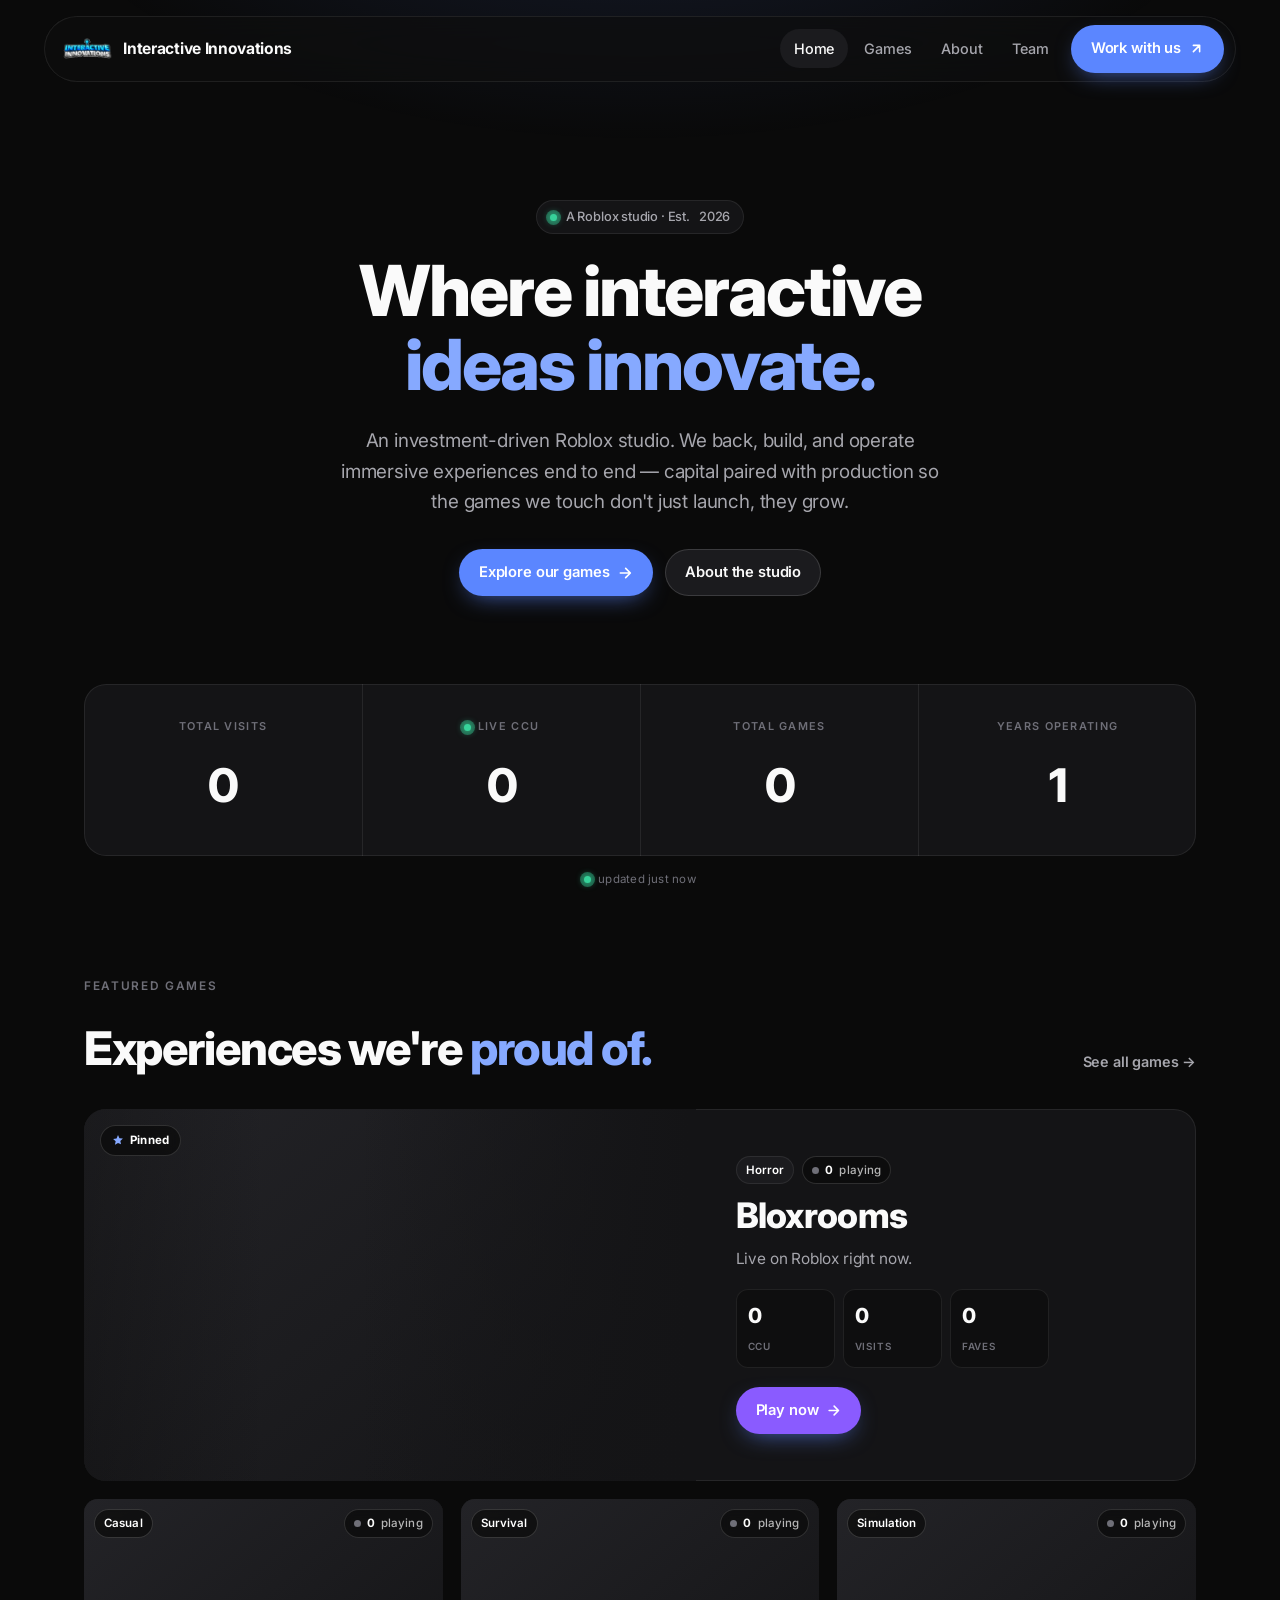
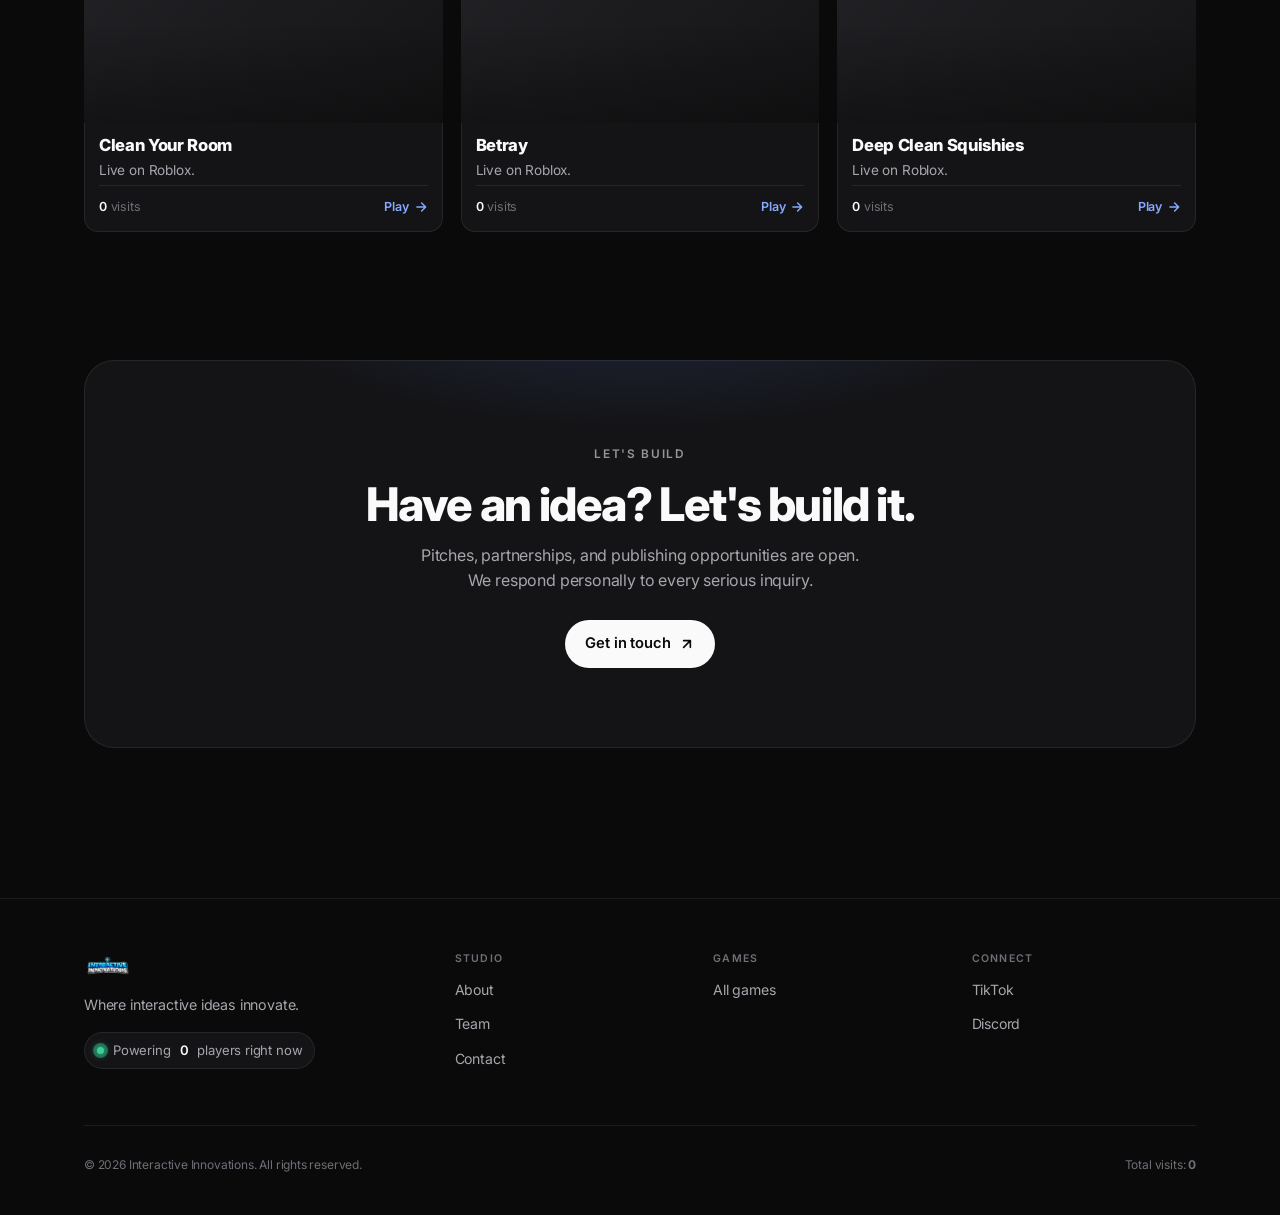
==== index.html @ a158e0e0 "init" ====
<!DOCTYPE html>
<html lang="en">
<head>
  <meta charset="utf-8">
  <meta name="viewport" content="width=device-width, initial-scale=1">
  <title>Interactive Innovations | Where interactive ideas innovate.</title>
  <meta name="description" content="An investment-driven Roblox studio building, scaling, and reinvesting in immersive experiences.">
  <meta name="theme-color" content="#06080f">
  <meta property="og:title" content="Interactive Innovations">
  <meta property="og:description" content="An investment-driven Roblox studio building, scaling, and reinvesting in immersive experiences.">
  <meta property="og:type" content="website">
  <meta name="twitter:card" content="summary_large_image">
  <link rel="icon" href="assets/images/icon.png" type="image/png" sizes="512x512">
  <link rel="apple-touch-icon" href="assets/images/icon.png">
  <link rel="preconnect" href="https://fonts.googleapis.com">
  <link rel="preconnect" href="https://fonts.gstatic.com" crossorigin>
  <link rel="preconnect" href="https://thumbnails.roproxy.com" crossorigin>
  <link rel="preconnect" href="https://games.roproxy.com" crossorigin>
  <link href="https://fonts.googleapis.com/css2?family=Inter:wght@400;500;600;700;800&display=swap" rel="stylesheet">
  <link rel="stylesheet" href="assets/css/style.css">
</head>
<body>
  <div id="loader" role="status" aria-label="Loading">
    <div style="text-align:center">
      <img src="assets/images/logo.png" alt="Interactive Innovations" data-logo>
      <div class="bar"></div>
    </div>
  </div>

  <header class="site-header">
    <div class="site-header__inner">
      <a class="brand" href="#/" aria-label="Interactive Innovations home">
        <img src="assets/images/logo.png" alt="" data-logo>
        <b data-studio-name>Interactive Innovations</b>
      </a>
      <nav class="nav" id="nav">
        <a class="nav__link" href="#/">Home</a>
        <a class="nav__link" href="#/games">Games</a>
        <a class="nav__link" href="#/about">About</a>
        <a class="nav__link" href="#/team">Team</a>
        <a class="btn btn--primary nav__cta" href="#/contact">Work with us
          <svg viewBox="0 0 24 24" width="15" height="15" aria-hidden="true"><path d="M7 7h10v10M7 17 17 7" fill="none" stroke="currentColor" stroke-width="2.5" stroke-linecap="round" stroke-linejoin="round"/></svg>
        </a>
      </nav>
      <button class="nav__toggle" aria-label="Open menu" aria-expanded="false" aria-controls="nav">
        <svg viewBox="0 0 24 24" width="22" height="22" aria-hidden="true"><path d="M4 7h16M4 12h16M4 17h16" fill="none" stroke="currentColor" stroke-width="2.5" stroke-linecap="round"/></svg>
      </button>
    </div>
  </header>

  <main>
    <div class="container" id="app"><!-- views render here --></div>
  </main>

  <footer class="site-footer">
    <div class="container">
      <div class="site-footer__grid">
        <div class="site-footer__about">
          <a href="#/" aria-label="Home"><img src="assets/images/logo.png" alt="Interactive Innovations" data-logo></a>
          <p><span data-tagline>Where interactive ideas innovate.</span></p>
          <div class="footer-live">
            <span class="dot" aria-hidden="true"></span>
            Powering <b data-live="playing">0</b> players right now
          </div>
        </div>
        <div>
          <h4>Studio</h4>
          <ul>
            <li><a href="#/about">About</a></li>
            <li><a href="#/team">Team</a></li>
            <li><a href="#/contact">Contact</a></li>
          </ul>
        </div>
        <div>
          <h4>Games</h4>
          <ul>
            <li><a href="#/games">All games</a></li>
          </ul>
        </div>
        <div>
          <h4>Connect</h4>
          <ul>
            <li><a href="#" target="_blank" rel="noopener noreferrer" data-tiktok>TikTok</a></li>
            <li><a href="#" target="_blank" rel="noopener noreferrer" data-discord>Discord</a></li>
          </ul>
        </div>
      </div>
      <div class="site-footer__bar container" style="padding-inline:0">
        <p>&copy; <span data-year>2026</span> <span data-studio-name>Interactive Innovations</span>. All rights reserved.</p>
        <p>Total visits: <b data-live="visits">0</b></p>
      </div>
    </div>
  </footer>

  <script src="assets/js/roblox.js"></script>
  <script src="assets/js/app.js"></script>
</body>
</html>
---- assets/css/style.css ----
/* ============================================================================
   Interactive Innovations — style.css
   Calm, flat, editorial dark theme. Performance-first: no perpetual blur
   animations, transform/opacity transitions only.
   ========================================================================== */

:root {
  --bg: #0a0a0a;
  --bg-2: #0e0e0f;
  --surface: #141416;
  --surface-2: #1b1b1e;
  --surface-3: #232327;
  --border: rgba(255, 255, 255, .08);
  --border-bright: rgba(255, 255, 255, .14);

  --ink: #fafafa;
  --ink-dim: #a6a6ad;
  --ink-mute: #6f6f78;

  --accent: #5b86ff;
  --accent-2: #86a9ff;
  --accent-ink: #ffffff;
  --success: #37d39a;

  --radius: 14px;
  --radius-lg: 22px;
  --radius-xl: 30px;
  --maxw: 1200px;
  --pad: clamp(20px, 5vw, 44px);

  --font: "Inter", system-ui, -apple-system, "Segoe UI", Roboto, sans-serif;
  --font-display: "Inter", system-ui, sans-serif;

  --shadow: 0 20px 50px -24px rgba(0, 0, 0, .7);
  --ease: cubic-bezier(.16, 1, .3, 1);
}

* { box-sizing: border-box; }
html { scroll-behavior: smooth; -webkit-text-size-adjust: 100%; }
@media (prefers-reduced-motion: reduce) { html { scroll-behavior: auto; } }

body {
  margin: 0;
  background: var(--bg);
  color: var(--ink);
  font-family: var(--font);
  font-size: 16px;
  line-height: 1.6;
  letter-spacing: -.011em;
  -webkit-font-smoothing: antialiased;
  overflow-x: hidden;
}

/* one soft wash at the top — cheap, static */
body::before {
  content: "";
  position: fixed;
  inset: 0 0 auto;
  height: 780px;
  z-index: -1;
  background: radial-gradient(900px 460px at 50% -180px, rgba(91, 134, 255, .16), transparent 70%);
}

a { color: inherit; text-decoration: none; }
img { max-width: 100%; display: block; }
::selection { background: rgba(91, 134, 255, .3); }
:focus-visible { outline: 2px solid var(--accent-2); outline-offset: 3px; border-radius: 6px; }

h1, h2, h3, h4 { font-family: var(--font-display); font-weight: 800; letter-spacing: -.03em; line-height: 1.05; margin: 0; }
h1 { font-size: clamp(2.5rem, 6.5vw, 4.4rem); }
h2 { font-size: clamp(1.8rem, 4.2vw, 2.9rem); }
h3 { font-size: 1.15rem; letter-spacing: -.02em; }

.grad { color: var(--accent-2); }

.eyebrow {
  display: inline-block;
  font-size: .74rem; font-weight: 600; letter-spacing: .14em; text-transform: uppercase;
  color: var(--ink-mute); margin-bottom: 16px;
}
.eyebrow--on-dark { color: rgba(255, 255, 255, .55); }

.lead { font-size: clamp(1.02rem, 1.6vw, 1.18rem); line-height: 1.6; color: var(--ink-dim); max-width: 52ch; }

/* ---------- layout shell ---------- */
.container { width: 100%; max-width: var(--maxw); margin-inline: auto; padding-inline: var(--pad); }
main { position: relative; z-index: 1; }
#app { min-height: 60vh; transition: opacity .26s var(--ease), transform .26s var(--ease); }
#app.is-leaving { opacity: 0; transform: translateY(6px); }
.section { margin-top: clamp(72px, 12vw, 128px); }
.section--tight { margin-top: clamp(52px, 8vw, 84px); }
.grid-2 { display: grid; gap: clamp(28px, 6vw, 60px); grid-template-columns: 1.45fr .9fr; align-items: start; }
@media (max-width: 820px) { .grid-2 { grid-template-columns: 1fr; } }

/* ---------- reveal ---------- */
.reveal { opacity: 0; transform: translateY(18px); transition: opacity .55s var(--ease), transform .55s var(--ease); }
.reveal.in { opacity: 1; transform: none; }
@media (prefers-reduced-motion: reduce) { .reveal { opacity: 1; transform: none; transition: none; } }

/* ---------- header / nav ---------- */
.site-header { position: fixed; inset: 0 0 auto; z-index: 50; padding: 16px 0; transition: padding .35s var(--ease); }
.site-header.is-scrolled { padding: 8px 0; }
.site-header__inner {
  max-width: var(--maxw); margin-inline: var(--pad);
  display: flex; align-items: center; justify-content: space-between; gap: 18px;
  padding: 9px 12px 9px 16px;
  border-radius: 999px;
  background: rgba(14, 14, 15, .72);
  backdrop-filter: blur(14px) saturate(1.4);
  -webkit-backdrop-filter: blur(14px) saturate(1.4);
  box-shadow: inset 0 0 0 1px var(--border);
  transition: box-shadow .35s var(--ease), background .35s var(--ease);
}
.site-header.is-scrolled .site-header__inner { background: rgba(14, 14, 15, .9); box-shadow: inset 0 0 0 1px var(--border-bright), var(--shadow); }
@media (min-width: 1290px) { .site-header__inner { margin-inline: auto; } }
.brand { display: flex; align-items: center; gap: 10px; flex-shrink: 0; }
.brand img { height: 30px; width: auto; }
.brand b { font-size: .98rem; font-weight: 700; letter-spacing: -.02em; }
.nav { display: flex; align-items: center; gap: 2px; }
.nav__link { padding: 8px 14px; border-radius: 999px; font-size: .9rem; font-weight: 500; color: var(--ink-dim); transition: color .2s, background .2s; }
.nav__link:hover { color: var(--ink); background: var(--surface-2); }
.nav__link.is-active { color: var(--ink); background: var(--surface-2); }
.nav__cta { margin-left: 6px; padding: 9px 16px; font-size: .88rem; }
.nav__toggle { display: none; }

@media (max-width: 900px) {
  .nav__toggle {
    display: inline-flex; align-items: center; justify-content: center;
    width: 40px; height: 40px; border-radius: 999px; border: 0;
    background: var(--surface-2); color: var(--ink); cursor: pointer;
    box-shadow: inset 0 0 0 1px var(--border);
  }
  .nav {
    position: fixed; inset: 72px var(--pad) auto; flex-direction: column; align-items: stretch; gap: 4px;
    padding: 12px; border-radius: var(--radius-lg);
    background: var(--bg-2); box-shadow: var(--shadow), inset 0 0 0 1px var(--border);
    opacity: 0; transform: translateY(-10px) scale(.98); pointer-events: none;
    transition: opacity .22s var(--ease), transform .22s var(--ease);
  }
  body.menu-open .nav { opacity: 1; transform: none; pointer-events: auto; }
  .nav__link { padding: 12px 14px; font-size: 1rem; }
  .nav__cta { margin: 6px 0 0; justify-content: center; }
}

/* ---------- buttons ---------- */
.btn {
  display: inline-flex; align-items: center; gap: 8px;
  padding: 12px 20px; border-radius: 999px; border: 0; cursor: pointer;
  font-family: var(--font); font-size: .92rem; font-weight: 600; letter-spacing: -.01em;
  transition: transform .22s var(--ease), box-shadow .22s var(--ease), background .2s, opacity .2s;
}
.btn svg { transition: transform .22s var(--ease); }
.btn:hover svg { transform: translateX(2px); }
.btn--primary { color: var(--accent-ink); background: var(--accent); box-shadow: 0 8px 24px -10px rgba(91, 134, 255, .8); }
.btn--primary:hover { transform: translateY(-2px); background: #6f95ff; }
.btn--primary:disabled { opacity: .6; cursor: default; transform: none; }
.btn--ghost { color: var(--ink); background: var(--surface-2); box-shadow: inset 0 0 0 1px var(--border-bright); }
.btn--ghost:hover { transform: translateY(-2px); background: var(--surface-3); }
.btn--light { color: #0a0a0a; background: #fafafa; }
.btn--light:hover { transform: translateY(-2px); background: #fff; }

.link-arrow { font-weight: 600; font-size: .9rem; color: var(--ink-dim); transition: color .2s; white-space: nowrap; }
.link-arrow:hover { color: var(--ink); }

/* ---------- pills / chips / live dot ---------- */
.pill {
  display: inline-flex; align-items: center; gap: 9px;
  padding: 7px 14px; border-radius: 999px; font-size: .8rem; font-weight: 500; color: var(--ink-dim);
  background: var(--surface); box-shadow: inset 0 0 0 1px var(--border);
}
.chip {
  display: inline-flex; align-items: center; gap: 6px;
  padding: 5px 10px; border-radius: 999px; font-size: .72rem; font-weight: 600; letter-spacing: .01em;
}
.chip--cat { background: rgba(10, 10, 10, .68); color: #fff; box-shadow: inset 0 0 0 1px rgba(255, 255, 255, .16); backdrop-filter: blur(4px); }
.chip--live { background: rgba(10, 10, 10, .68); color: #fff; box-shadow: inset 0 0 0 1px rgba(55, 211, 154, .4); backdrop-filter: blur(4px); }
.chip--live b { color: #fff; font-weight: 700; }
.chip__unit { color: rgba(255, 255, 255, .7); font-weight: 500; }
.chip--live.is-idle { box-shadow: inset 0 0 0 1px var(--border-bright); color: var(--ink-dim); }
.chip--live.is-idle b { color: var(--ink); }
.chip--live.is-idle .dot { background: var(--ink-mute); box-shadow: none; }
.chip--live.is-idle .dot::after { display: none; }

.dot { position: relative; width: 7px; height: 7px; border-radius: 50%; background: var(--success); flex-shrink: 0; box-shadow: 0 0 7px 1px rgba(55, 211, 154, .8); }
.dot::after { content: ""; position: absolute; inset: -4px; border-radius: 50%; background: rgba(55, 211, 154, .4); animation: ping 2.4s var(--ease) infinite; }
@keyframes ping { 0% { transform: scale(.5); opacity: .8; } 80%, 100% { transform: scale(1.9); opacity: 0; } }
@media (prefers-reduced-motion: reduce) { .dot::after { animation: none; } }

/* ---------- hero ---------- */
.hero { padding-top: clamp(128px, 20vw, 200px); text-align: center; display: flex; flex-direction: column; align-items: center; }
.hero h1 { margin-top: 20px; max-width: 16ch; }
.hero .lead { margin: 24px auto 0; text-align: center; }
.cta-row { display: flex; flex-wrap: wrap; gap: 12px; margin-top: 32px; justify-content: center; }

/* ---------- stat bar ---------- */
.statbar-wrap { margin-top: clamp(52px, 9vw, 88px); }
.statbar {
  display: grid; grid-template-columns: repeat(4, 1fr);
  border-radius: var(--radius-lg);
  background: var(--surface);
  box-shadow: inset 0 0 0 1px var(--border);
  overflow: hidden;
}
.statbar__cell { padding: clamp(22px, 3vw, 34px); text-align: center; border-left: 1px solid var(--border); }
.statbar__cell:first-child { border-left: 0; }
.statbar__label { display: flex; align-items: center; justify-content: center; gap: 7px; font-size: .68rem; font-weight: 600; letter-spacing: .12em; text-transform: uppercase; color: var(--ink-mute); }
.statbar__num { display: block; margin-top: 12px; font-family: var(--font-display); font-weight: 800; font-size: clamp(1.8rem, 4vw, 2.9rem); letter-spacing: -.04em; }
.statbar__stamp { display: flex; align-items: center; justify-content: center; gap: 7px; margin: 14px 0 0; font-size: .72rem; color: var(--ink-mute); letter-spacing: .02em; }
@media (max-width: 720px) {
  .statbar { grid-template-columns: 1fr 1fr; }
  .statbar__cell:nth-child(3) { border-left: 0; }
  .statbar__cell:nth-child(n+3) { border-top: 1px solid var(--border); }
}

/* ---------- section head ---------- */
.section__head { display: flex; align-items: flex-end; justify-content: space-between; gap: 20px; margin-bottom: 36px; flex-wrap: wrap; }
.section__head h2 { margin-top: 12px; }

/* ---------- pinned hero game ---------- */
.hero-game {
  position: relative; display: grid; grid-template-columns: 1.1fr .9fr;
  margin-top: 8px; border-radius: var(--radius-lg); overflow: hidden;
  background: var(--surface); box-shadow: inset 0 0 0 1px var(--border);
  transition: transform .3s var(--ease), box-shadow .3s var(--ease);
}
.hero-game:hover { transform: translateY(-3px); box-shadow: inset 0 0 0 1px var(--border-bright), var(--shadow); }
.hero-game__media { position: relative; min-height: 372px; background: var(--bg-2); overflow: hidden; }
.hero-game__media img { position: absolute; inset: 0; width: 100%; height: 100%; object-fit: cover; transition: transform .7s var(--ease); }
.hero-game:hover .hero-game__media img { transform: scale(1.03); }
.hero-game__media-shade { position: absolute; inset: 0; background: linear-gradient(90deg, rgba(10,10,10,.35) 0%, transparent 30%, transparent 45%, var(--surface) 99%); }
.ribbon {
  position: absolute; left: 16px; top: 16px; z-index: 2;
  display: inline-flex; align-items: center; gap: 6px;
  padding: 6px 12px; border-radius: 999px;
  font-size: .72rem; font-weight: 700; letter-spacing: .02em; color: #fff;
  background: rgba(10, 10, 10, .72); box-shadow: inset 0 0 0 1px var(--border-bright); backdrop-filter: blur(4px);
}
.ribbon svg { color: var(--accent-2); }
.hero-game__panel { padding: clamp(24px, 3.4vw, 40px); display: flex; flex-direction: column; gap: 13px; justify-content: center; }
.hero-game__tags { display: flex; gap: 8px; flex-wrap: wrap; }
.hero-game__tags .chip--cat { background: var(--surface-2); box-shadow: inset 0 0 0 1px var(--border); backdrop-filter: none; }
.hero-game__panel h3 { font-size: clamp(1.55rem, 3vw, 2.2rem); }
.hero-game__panel p { margin: 0; font-size: .96rem; line-height: 1.6; color: var(--ink-dim); display: -webkit-box; -webkit-line-clamp: 3; -webkit-box-orient: vertical; overflow: hidden; }
.hero-game__stats { display: grid; grid-template-columns: repeat(2, 1fr); gap: 8px; margin-top: 4px; }
@media (min-width: 1100px) { .hero-game__stats { grid-template-columns: repeat(4, 1fr); } }
.hero-game__stats > div { padding: 10px 12px; border-radius: 12px; background: var(--bg-2); box-shadow: inset 0 0 0 1px var(--border); }
.hero-game__stats b { display: block; font-family: var(--font-display); font-weight: 800; font-size: 1.3rem; letter-spacing: -.03em; }
.hero-game__stats span { font-size: .62rem; font-weight: 600; letter-spacing: .08em; text-transform: uppercase; color: var(--ink-mute); }
.hero-game__cta { align-self: flex-start; margin-top: 6px; }
@media (max-width: 900px) {
  .hero-game { grid-template-columns: 1fr; }
  .hero-game__media { min-height: 0; aspect-ratio: 16 / 10; }
  .hero-game__media-shade { background: linear-gradient(0deg, var(--surface) 1%, transparent 55%); }
}

/* ---------- game grid / cards ---------- */
.game-grid { display: grid; grid-template-columns: repeat(3, 1fr); gap: 18px; align-items: stretch; }
.game-grid--3 { margin-top: 18px; }
@media (max-width: 900px) { .game-grid { grid-template-columns: repeat(2, 1fr); } }
@media (max-width: 540px) { .game-grid { grid-template-columns: 1fr; } }

.game-card {
  position: relative; display: flex; flex-direction: column;
  border-radius: var(--radius); overflow: hidden;
  background: var(--surface); box-shadow: inset 0 0 0 1px var(--border);
  transition: transform .26s var(--ease), box-shadow .26s var(--ease);
}
.game-card:hover { transform: translateY(-4px); box-shadow: inset 0 0 0 1px var(--border-bright), var(--shadow); }
.game-card__media { position: relative; aspect-ratio: 16 / 10; background: var(--bg-2); overflow: hidden; }
.game-card__media img { width: 100%; height: 100%; object-fit: cover; transition: transform .5s var(--ease); }
.game-card:hover .game-card__media img { transform: scale(1.04); }
.game-card__media-shade { position: absolute; inset: 0; background: linear-gradient(0deg, rgba(10, 10, 10, .5), transparent 45%); }
.game-card__media-fallback { position: absolute; inset: 0; background: linear-gradient(140deg, var(--surface-3), var(--surface)); }
.game-card__media .chip--cat { position: absolute; left: 10px; top: 10px; z-index: 2; }
.game-card__media .chip--live { position: absolute; right: 10px; top: 10px; z-index: 2; }
.game-card__body { padding: 14px 15px 15px; display: flex; flex-direction: column; gap: 5px; flex: 1; }
.game-card__body h3 { color: var(--ink); font-size: 1.04rem; }
.game-card__body p { margin: 0; font-size: .85rem; line-height: 1.5; color: var(--ink-dim); display: -webkit-box; -webkit-line-clamp: 2; -webkit-box-orient: vertical; overflow: hidden; }
.game-card__meta { margin-top: auto; padding-top: 11px; display: flex; align-items: center; gap: 10px; font-size: .78rem; color: var(--ink-mute); border-top: 1px solid var(--border); }
.game-card__meta b { color: var(--ink); font-weight: 600; }
.game-card__play { margin-left: auto; display: inline-flex; align-items: center; gap: 5px; color: var(--accent-2); font-weight: 600; }
.game-card__play svg { transition: transform .22s var(--ease); }
.game-card:hover .game-card__play svg { transform: translateX(3px); }

/* ---------- filters ---------- */
.filters { display: flex; flex-wrap: wrap; gap: 10px; margin-top: 28px; }
.page-head + .game-grid { margin-top: 40px; }
.filter {
  padding: 11px 20px; border-radius: 999px; border: 0; cursor: pointer;
  font-family: var(--font); font-size: .85rem; font-weight: 600; color: var(--ink-dim);
  background: var(--surface); box-shadow: inset 0 0 0 1px var(--border);
  transition: color .2s, background .2s, box-shadow .2s;
}
.filter:hover { color: var(--ink); }
.filter.is-active { color: var(--accent-ink); background: var(--accent); box-shadow: none; }

/* ---------- page head ---------- */
.page-head { padding-top: clamp(124px, 18vw, 168px); max-width: 760px; }
.page-head h1 { margin-top: 4px; font-size: clamp(2.4rem, 5.5vw, 3.9rem); }
.page-head .lead { margin-top: 18px; }
.contact-alt { margin-top: 16px; font-size: .9rem; color: var(--ink-mute); }
.contact-alt a { color: var(--accent-2); font-weight: 600; }
.back-link { display: inline-block; margin-top: clamp(112px, 15vw, 150px); font-weight: 600; font-size: .88rem; color: var(--ink-dim); }
.back-link:hover { color: var(--ink); }

/* ---------- game detail ---------- */
.game-detail { margin-top: 24px; display: grid; grid-template-columns: 1.05fr 1fr; gap: clamp(24px, 5vw, 46px); align-items: center; }
@media (max-width: 860px) { .game-detail { grid-template-columns: 1fr; } }
.game-detail__media { position: relative; border-radius: var(--radius-lg); overflow: hidden; aspect-ratio: 16 / 10; background: var(--bg-2); box-shadow: inset 0 0 0 1px var(--border); }
.game-detail__media img { width: 100%; height: 100%; object-fit: cover; }
.game-detail__media .chip--live { position: absolute; left: 14px; top: 14px; }
.game-detail__info h1 { font-size: clamp(2rem, 4.5vw, 3rem); margin: 14px 0 20px; }
.stat-row { display: grid; grid-template-columns: repeat(4, 1fr); gap: 10px; margin-bottom: 22px; }
.stat-row > div { display: flex; flex-direction: column; gap: 4px; padding: 12px; border-radius: 12px; background: var(--surface); box-shadow: inset 0 0 0 1px var(--border); }
.stat-row span { font-size: .6rem; font-weight: 600; letter-spacing: .09em; text-transform: uppercase; color: var(--ink-mute); }
.stat-row b { font-family: var(--font-display); font-weight: 800; font-size: 1.28rem; letter-spacing: -.03em; }
@media (max-width: 520px) { .stat-row { grid-template-columns: repeat(2, 1fr); } }

.prose { color: var(--ink-dim); font-size: 1rem; line-height: 1.75; margin-top: 8px; }
.detail-facts { border-radius: var(--radius); padding: 20px 22px; background: var(--surface); box-shadow: inset 0 0 0 1px var(--border); }
.detail-facts h3 { margin-bottom: 12px; }
.detail-facts dl { margin: 0; display: grid; gap: 0; }
.detail-facts dl > div { display: flex; justify-content: space-between; gap: 14px; padding: 11px 0; border-top: 1px solid var(--border); font-size: .86rem; }
.detail-facts dl > div:first-child { border-top: 0; }
.detail-facts dt { color: var(--ink-mute); }
.detail-facts dd { margin: 0; color: var(--ink-dim); text-align: right; }

/* ---------- pillars (about) ---------- */
.pillars { margin-top: 48px; display: grid; gap: 16px; grid-template-columns: repeat(3, 1fr); }
@media (max-width: 860px) { .pillars { grid-template-columns: 1fr; } }
.pillar { position: relative; padding: 26px; border-radius: var(--radius); background: var(--surface); box-shadow: inset 0 0 0 1px var(--border); display: flex; flex-direction: column; gap: 11px; }
.pillar__n { font-family: var(--font-display); font-size: .78rem; font-weight: 700; color: var(--accent-2); letter-spacing: .08em; }
.pillar h3 { font-size: 1.3rem; }
.pillar p { margin: 0; font-size: .92rem; color: var(--ink-dim); }
.pillar .chip { align-self: flex-start; background: var(--surface-2); box-shadow: inset 0 0 0 1px var(--border); color: var(--ink-dim); }

/* ---------- team ---------- */
.team-grid { margin-top: 36px; display: grid; gap: 16px; grid-template-columns: repeat(3, 1fr); }
@media (max-width: 900px) { .team-grid { grid-template-columns: repeat(2, 1fr); } }
@media (max-width: 540px) { .team-grid { grid-template-columns: 1fr; } }
.member { display: flex; flex-direction: column; border-radius: var(--radius); overflow: hidden; background: var(--surface); box-shadow: inset 0 0 0 1px var(--border); transition: transform .26s var(--ease), box-shadow .26s var(--ease); }
.member:hover { transform: translateY(-4px); box-shadow: inset 0 0 0 1px var(--border-bright), var(--shadow); }
.member__avatar { aspect-ratio: 1; background: var(--bg-2); position: relative; }
.member__avatar img { width: 100%; height: 100%; object-fit: cover; }
.member__body { padding: 17px; display: flex; flex-direction: column; gap: 4px; }
.member__role { font-size: .64rem; font-weight: 700; letter-spacing: .12em; text-transform: uppercase; color: var(--accent-2); }
.member__name { color: var(--ink); font-size: 1.15rem; }
.member__handle { margin: 0; font-size: .84rem; color: var(--ink-mute); }
.member__tagline { margin: 6px 0 0; font-size: .88rem; color: var(--ink-dim); }
.member__socials { margin-top: 13px; display: flex; gap: 7px; flex-wrap: wrap; }
.soc { display: inline-flex; align-items: center; justify-content: center; width: 33px; height: 33px; border-radius: 9px; color: var(--ink-dim); background: var(--surface-2); box-shadow: inset 0 0 0 1px var(--border); transition: color .2s, transform .2s, box-shadow .2s; }
.soc:hover { color: #fff; transform: translateY(-2px); box-shadow: inset 0 0 0 1px var(--accent); }

.skeleton { position: relative; overflow: hidden; background: var(--surface-2); }
.skeleton::after { content: ""; position: absolute; inset: 0; transform: translateX(-100%); background: linear-gradient(90deg, transparent, rgba(255, 255, 255, .05), transparent); animation: shimmer 1.4s infinite; }
@keyframes shimmer { 100% { transform: translateX(100%); } }
@media (prefers-reduced-motion: reduce) { .skeleton::after { animation: none; } }

/* ---------- CTA band ---------- */
.cta-band {
  position: relative; overflow: hidden;
  border-radius: var(--radius-xl); padding: clamp(38px, 7vw, 80px);
  text-align: center;
  background: var(--surface); box-shadow: inset 0 0 0 1px var(--border);
}
.cta-band::before {
  content: ""; position: absolute; inset: 0; pointer-events: none;
  background: radial-gradient(700px 320px at 50% -40%, rgba(91, 134, 255, .28), transparent 70%);
}
.cta-band > * { position: relative; }
.cta-band h2 { margin: 0 auto 14px; max-width: 20ch; }
.cta-band p { margin: 0 auto 26px; color: var(--ink-dim); max-width: 46ch; }

/* ---------- contact form ---------- */
.contact-form { margin-top: 40px; max-width: 620px; display: grid; gap: 16px; }
.field { display: grid; gap: 7px; }
.field label { font-size: .76rem; font-weight: 600; letter-spacing: .04em; text-transform: uppercase; color: var(--ink-mute); }
.field label span { text-transform: none; letter-spacing: 0; font-weight: 400; }
.field input, .field textarea {
  font-family: var(--font); font-size: .95rem; color: var(--ink);
  padding: 13px 14px; border-radius: 11px; border: 0;
  background: var(--surface); box-shadow: inset 0 0 0 1px var(--border);
  transition: box-shadow .2s;
}
.field input::placeholder, .field textarea::placeholder { color: var(--ink-mute); }
.field input:focus, .field textarea:focus { outline: 0; box-shadow: inset 0 0 0 1px var(--accent); }
.field textarea { resize: vertical; min-height: 120px; }
.hp { position: absolute; left: -9999px; width: 1px; height: 1px; opacity: 0; }
.contact-form .btn { justify-self: start; }
.form-status { margin: 2px 0 0; font-size: .88rem; }
.form-status.is-ok { color: var(--success); }
.form-status.is-err { color: #ff6b81; }

/* ---------- footer ---------- */
.site-footer { position: relative; z-index: 1; margin-top: clamp(84px, 14vw, 150px); border-top: 1px solid var(--border); }
.site-footer__grid { display: grid; grid-template-columns: 1.5fr 1fr 1fr 1fr; gap: 34px; padding: 54px 0; }
@media (max-width: 820px) { .site-footer__grid { grid-template-columns: 1fr 1fr; } }
@media (max-width: 480px) { .site-footer__grid { grid-template-columns: 1fr; } }
.site-footer img { height: 26px; width: auto; }
.site-footer__about p { margin: 15px 0 0; font-size: .89rem; color: var(--ink-dim); max-width: 30ch; }
.footer-live { margin-top: 16px; display: inline-flex; align-items: center; gap: 9px; padding: 8px 13px; border-radius: 999px; font-size: .82rem; color: var(--ink-dim); background: var(--surface); box-shadow: inset 0 0 0 1px var(--border); }
.footer-live b { color: var(--ink); font-weight: 600; }
.site-footer h4 { margin: 0 0 13px; font-size: .66rem; font-weight: 600; letter-spacing: .12em; text-transform: uppercase; color: var(--ink-mute); }
.site-footer ul { list-style: none; margin: 0; padding: 0; display: grid; gap: 9px; }
.site-footer a { font-size: .88rem; color: var(--ink-dim); transition: color .2s; }
.site-footer a:hover { color: var(--ink); }
.site-footer__bar { display: flex; justify-content: space-between; gap: 14px; flex-wrap: wrap; padding: 17px 0 28px; border-top: 1px solid var(--border); font-size: .75rem; color: var(--ink-mute); }

/* ---------- loader ---------- */
#loader { position: fixed; inset: 0; z-index: 200; display: grid; place-items: center; background: var(--bg); transition: opacity .4s var(--ease), visibility .4s; }
#loader.is-done { opacity: 0; visibility: hidden; }
#loader img { height: 54px; width: auto; animation: pulse 1.6s var(--ease) infinite; }
#loader .bar { margin-top: 20px; width: 180px; height: 3px; border-radius: 3px; background: var(--surface-3); overflow: hidden; }
#loader .bar::after { content: ""; display: block; height: 100%; width: 40%; border-radius: 3px; background: var(--accent); animation: load 1.1s var(--ease) infinite; }
@keyframes pulse { 50% { opacity: .5; } }
@keyframes load { 0% { transform: translateX(-120%); } 100% { transform: translateX(320%); } }
@media (prefers-reduced-motion: reduce) { #loader img, #loader .bar::after { animation: none; } }
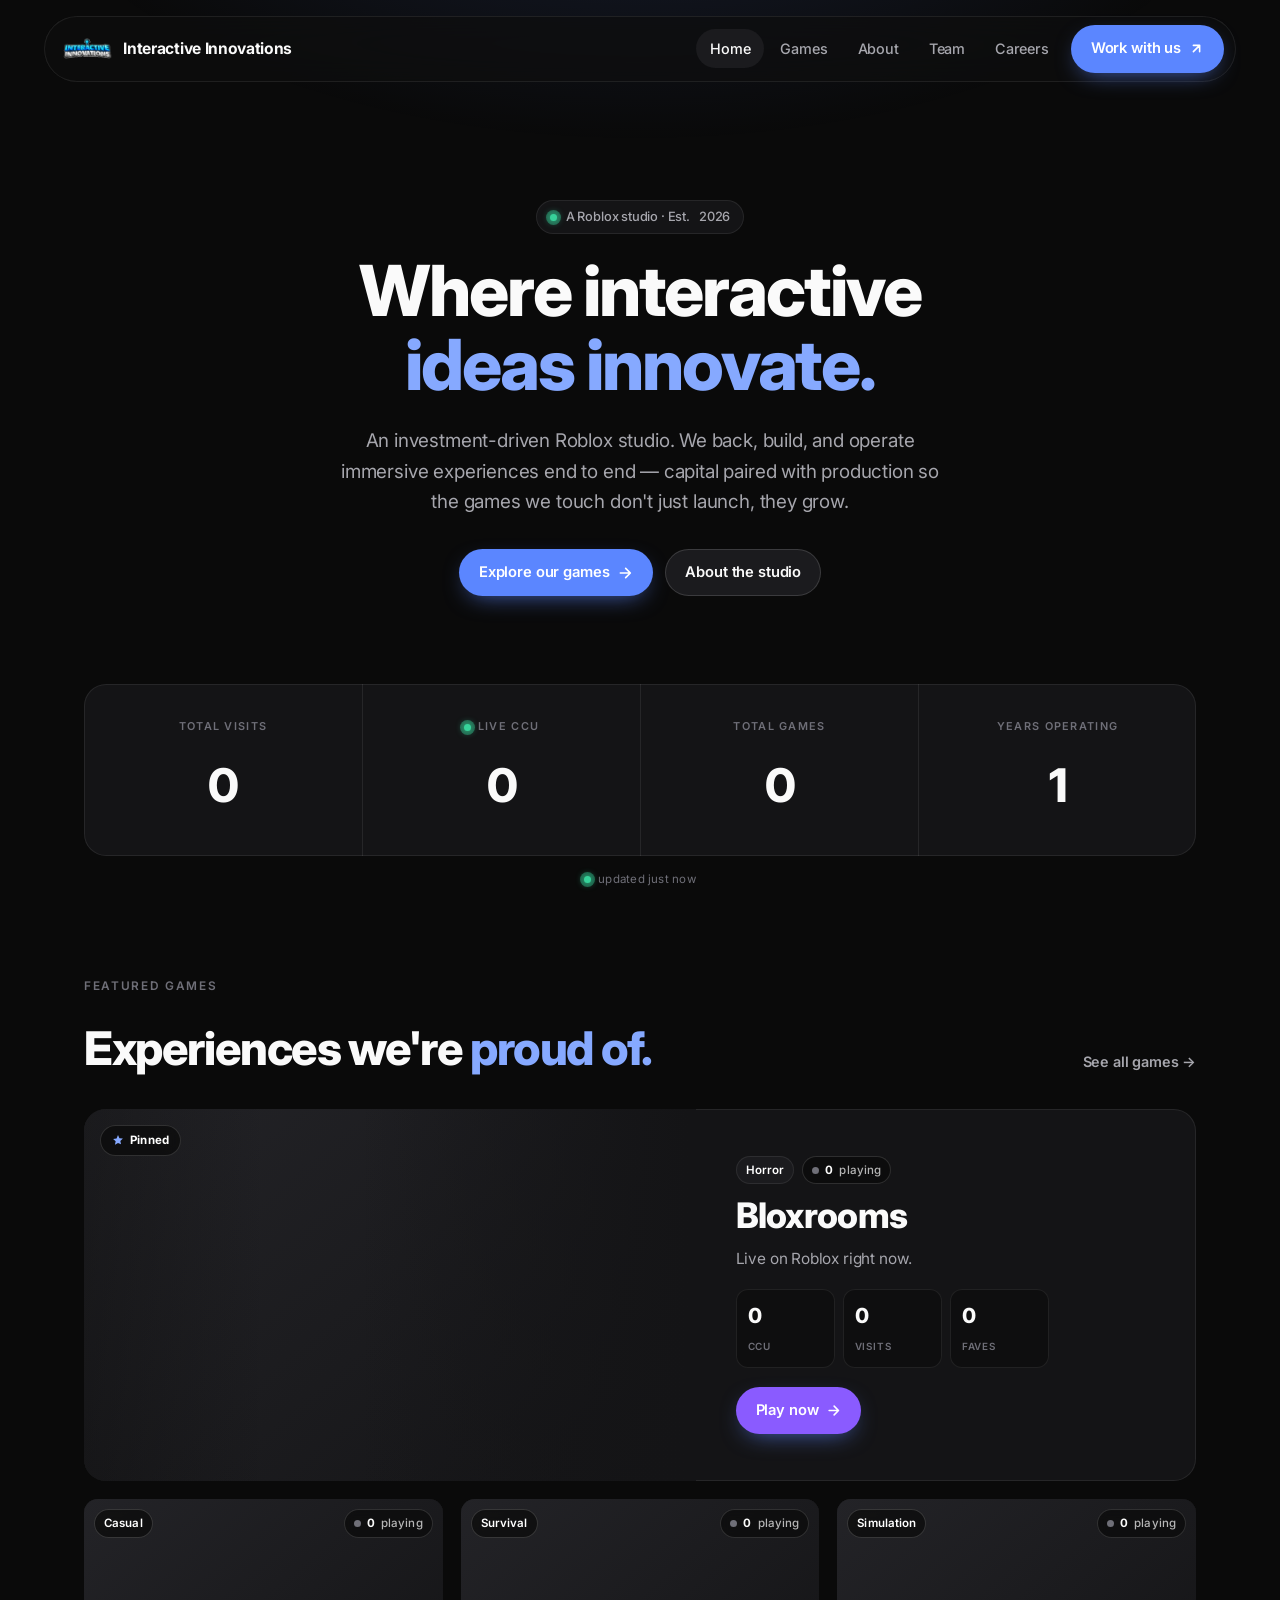
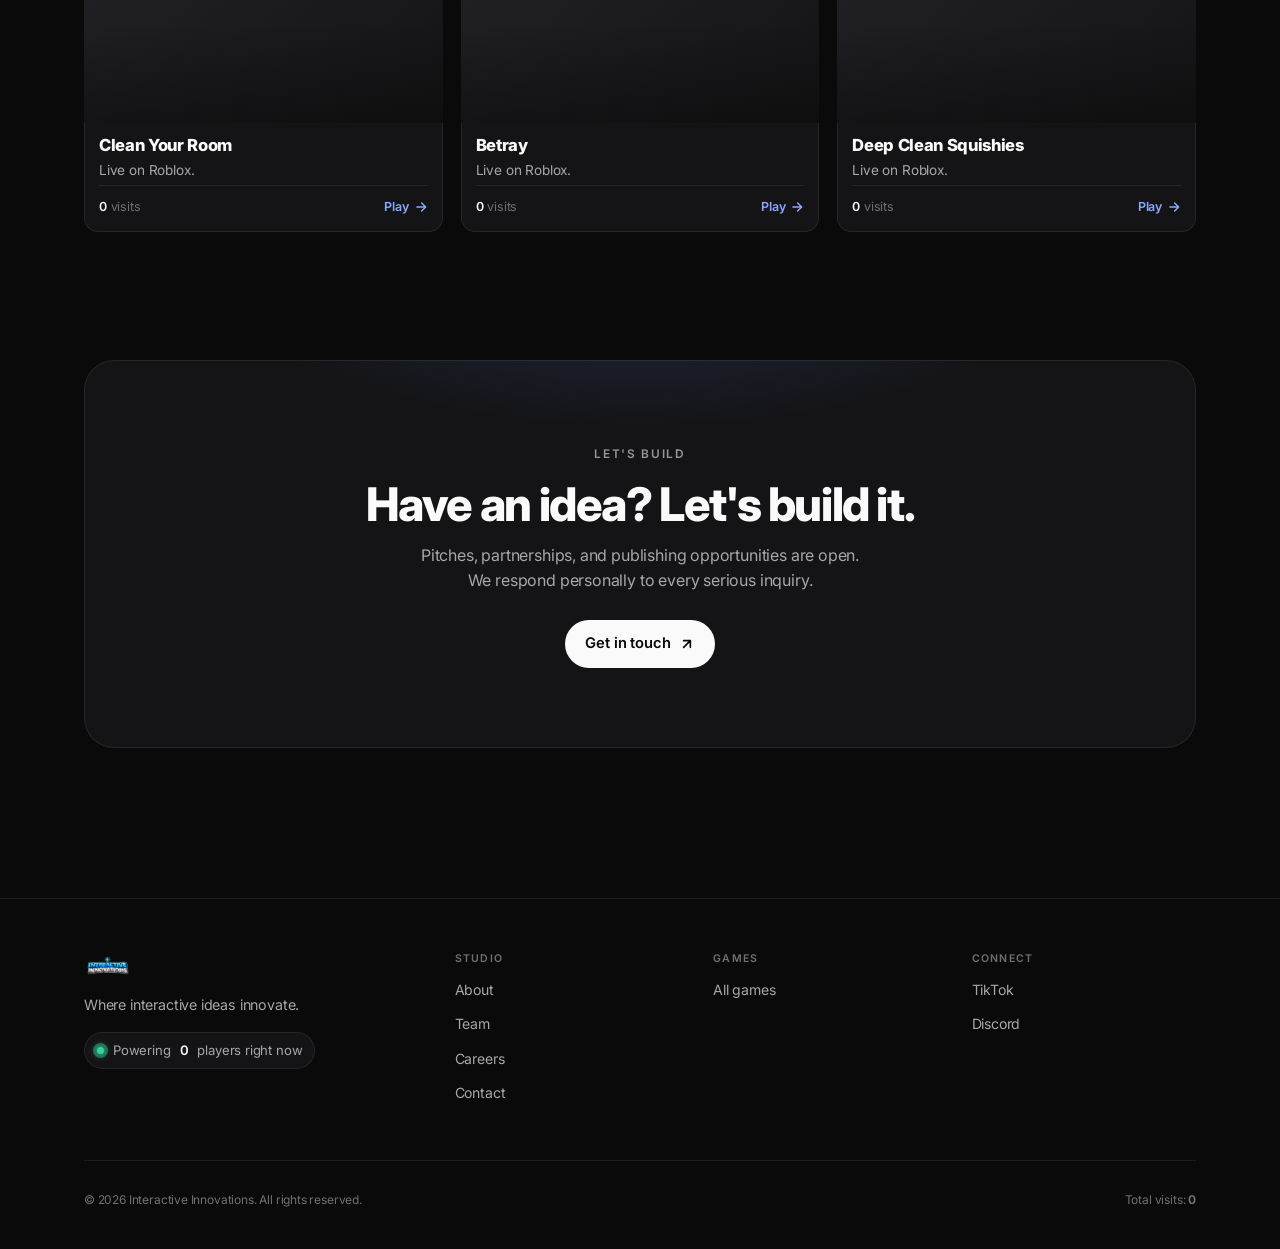
==== commit 92bd927e: "added careers page" ====
--- a/index.html
+++ b/index.html
@@ -38,6 +38,7 @@
         <a class="nav__link" href="#/games">Games</a>
         <a class="nav__link" href="#/about">About</a>
         <a class="nav__link" href="#/team">Team</a>
+        <a class="nav__link" href="#/careers">Careers</a>
         <a class="btn btn--primary nav__cta" href="#/contact">Work with us
           <svg viewBox="0 0 24 24" width="15" height="15" aria-hidden="true"><path d="M7 7h10v10M7 17 17 7" fill="none" stroke="currentColor" stroke-width="2.5" stroke-linecap="round" stroke-linejoin="round"/></svg>
         </a>
@@ -68,6 +69,7 @@
           <ul>
             <li><a href="#/about">About</a></li>
             <li><a href="#/team">Team</a></li>
+            <li><a href="#/careers">Careers</a></li>
             <li><a href="#/contact">Contact</a></li>
           </ul>
         </div>
--- a/assets/css/style.css
+++ b/assets/css/style.css
@@ -391,6 +391,63 @@
 .form-status.is-ok { color: var(--success); }
 .form-status.is-err { color: #ff6b81; }
 
+/* ---------- careers ---------- */
+.career-hero { position: relative; min-height: min(760px, 88vh); padding-top: clamp(150px, 20vw, 210px); display: flex; flex-direction: column; justify-content: center; align-items: flex-start; isolation: isolate; }
+.career-hero::before { content: ""; position: absolute; z-index: -1; width: min(650px, 80vw); aspect-ratio: 1; left: -18%; top: 8%; border-radius: 50%; background: radial-gradient(circle, rgba(91, 134, 255, .2), transparent 68%); animation: career-glow 7s ease-in-out infinite alternate; pointer-events: none; }
+.career-hero h1 { max-width: 12ch; font-size: clamp(3rem, 7.5vw, 5.8rem); }
+.career-hero .lead { margin: 24px 0 30px; max-width: 58ch; }
+.career-hero .btn span { animation: arrow-drift 1.6s ease-in-out infinite; }
+.careers-section { scroll-margin-top: 100px; }
+.role-group + .role-group { margin-top: 52px; }
+.role-group__head { display: flex; align-items: center; justify-content: space-between; gap: 20px; padding-bottom: 16px; border-bottom: 1px solid var(--border-bright); }
+.role-group__head h3 { font-size: clamp(1.35rem, 3vw, 1.8rem); }
+.role-group__head span { color: var(--ink-mute); font-size: .82rem; }
+.role-card { border-bottom: 1px solid var(--border); transition: background .3s var(--ease), transform .3s var(--ease); }
+.role-group.in .role-card { animation: role-arrive .55s var(--ease) both; }
+.role-group.in .role-card:nth-child(2) { animation-delay: .08s; }
+.role-group.in .role-card:nth-child(3) { animation-delay: .16s; }
+.role-group.in .role-card:nth-child(4) { animation-delay: .24s; }
+.role-card:hover, .role-card.is-open { background: rgba(255, 255, 255, .018); }
+.role-card__summary { width: 100%; padding: 25px 4px; display: grid; grid-template-columns: 48px minmax(0, 1fr) auto 34px; align-items: center; gap: 18px; color: var(--ink); border: 0; background: transparent; text-align: left; font: inherit; cursor: pointer; }
+.role-card__summary:hover .role-card__title b { color: var(--accent-2); }
+.role-card__number { color: var(--ink-mute); font-size: .72rem; letter-spacing: .12em; }
+.role-card__title { display: grid; gap: 6px; }
+.role-card__title b { font-size: 1.05rem; transition: color .2s; }
+.role-card__title small { color: var(--ink-dim); font-size: .86rem; font-weight: 400; line-height: 1.5; }
+.role-card__meta { display: flex; gap: 8px; }
+.role-card__meta span { padding: 5px 9px; border-radius: 999px; color: var(--ink-mute); background: var(--surface); box-shadow: inset 0 0 0 1px var(--border); font-size: .7rem; white-space: nowrap; }
+.role-card__toggle { display: grid; place-items: center; width: 32px; height: 32px; border-radius: 50%; background: var(--surface); box-shadow: inset 0 0 0 1px var(--border); font-size: 1.2rem; transition: transform .35s var(--ease), color .25s, background .25s; }
+.role-card.is-open .role-card__toggle { transform: rotate(180deg); color: var(--accent-2); background: var(--surface-2); }
+.role-card__details { padding: 0 52px 0 70px; display: grid; grid-template-columns: 1fr 1fr; gap: 22px 48px; max-height: 0; opacity: 0; overflow: hidden; transform: translateY(-8px); visibility: hidden; transition: max-height .55s var(--ease), opacity .3s ease, transform .4s var(--ease), padding .45s var(--ease), visibility 0s linear .55s; }
+.role-card.is-open .role-card__details { padding-top: 4px; padding-bottom: 32px; max-height: 650px; opacity: 1; transform: none; visibility: visible; transition-delay: 0s; }
+.role-card__details h4 { margin-bottom: 12px; font-size: .88rem; }
+.role-card__details ul { margin: 0; padding-left: 18px; color: var(--ink-dim); font-size: .88rem; }
+.role-card__details li + li { margin-top: 7px; }
+.role-card__details .role-apply { grid-column: 1 / -1; justify-self: start; margin-top: 4px; }
+.application-wrap { scroll-margin-top: 100px; display: grid; grid-template-columns: .8fr 1.2fr; gap: clamp(40px, 8vw, 100px); align-items: start; }
+.application-copy { position: sticky; top: 120px; }
+.application-copy .lead { margin-top: 18px; }
+.application-form { margin-top: 0; max-width: none; }
+.form-row { display: grid; grid-template-columns: 1fr 1fr; gap: 16px; }
+.field select { width: 100%; font-family: var(--font); font-size: .95rem; color: var(--ink); padding: 13px 40px 13px 14px; border-radius: 11px; border: 0; background: var(--surface); box-shadow: inset 0 0 0 1px var(--border); }
+.field select:focus { outline: 0; box-shadow: inset 0 0 0 1px var(--accent); }
+@media (max-width: 760px) {
+  .career-hero { min-height: 680px; }
+  .role-card__summary { grid-template-columns: 34px minmax(0, 1fr) 32px; gap: 12px; }
+  .role-card__meta { display: none; }
+  .role-card__details { padding: 4px 12px 28px 46px; grid-template-columns: 1fr; }
+  .application-wrap { grid-template-columns: 1fr; }
+  .application-copy { position: static; }
+}
+@media (max-width: 520px) { .form-row { grid-template-columns: 1fr; } }
+@keyframes career-glow { from { transform: translate3d(-2%, -2%, 0) scale(.94); opacity: .65; } to { transform: translate3d(8%, 5%, 0) scale(1.08); opacity: 1; } }
+@keyframes arrow-drift { 0%, 100% { transform: translateY(0); } 50% { transform: translateY(4px); } }
+@keyframes role-arrive { from { opacity: 0; transform: translateY(14px); } to { opacity: 1; transform: none; } }
+@media (prefers-reduced-motion: reduce) {
+  .career-hero::before, .career-hero .btn span, .role-group.in .role-card { animation: none; }
+  .role-card, .role-card__toggle, .role-card__details { transition: none; }
+}
+
 /* ---------- footer ---------- */
 .site-footer { position: relative; z-index: 1; margin-top: clamp(84px, 14vw, 150px); border-top: 1px solid var(--border); }
 .site-footer__grid { display: grid; grid-template-columns: 1.5fr 1fr 1fr 1fr; gap: 34px; padding: 54px 0; }
